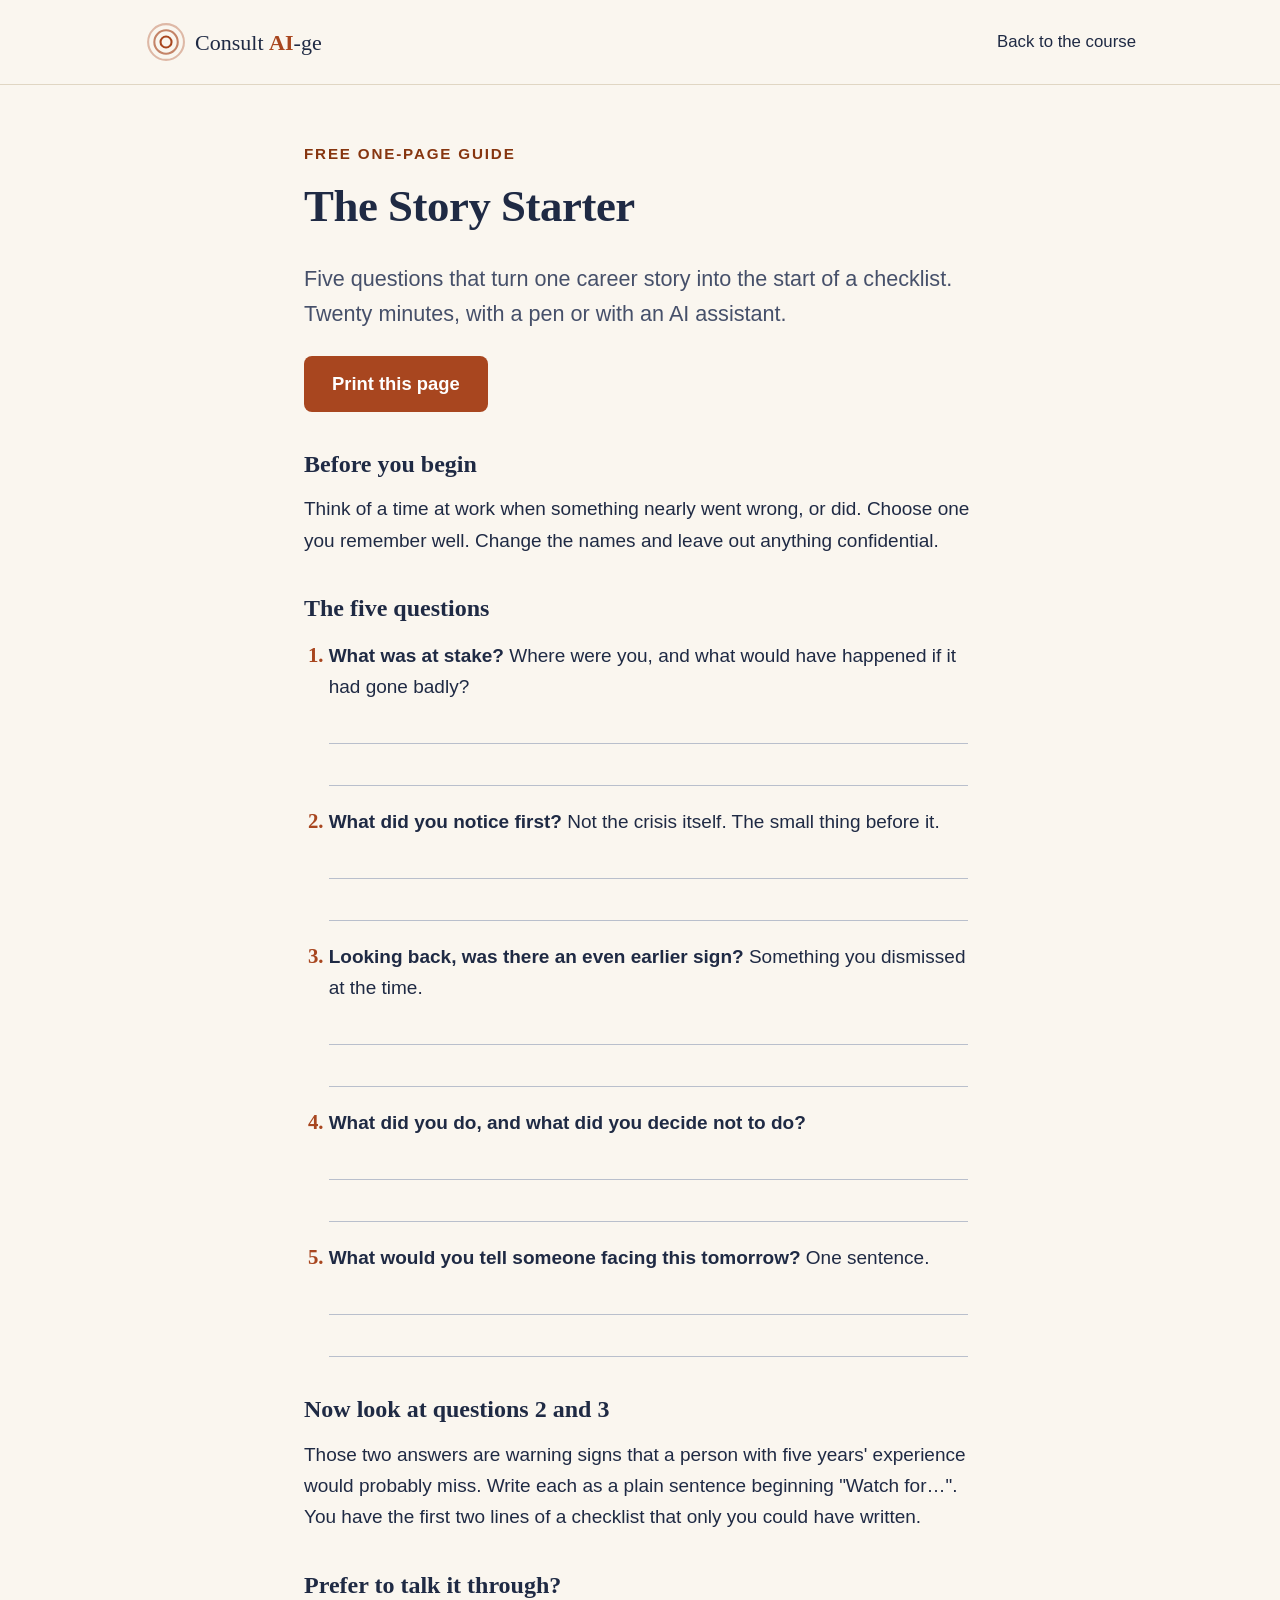
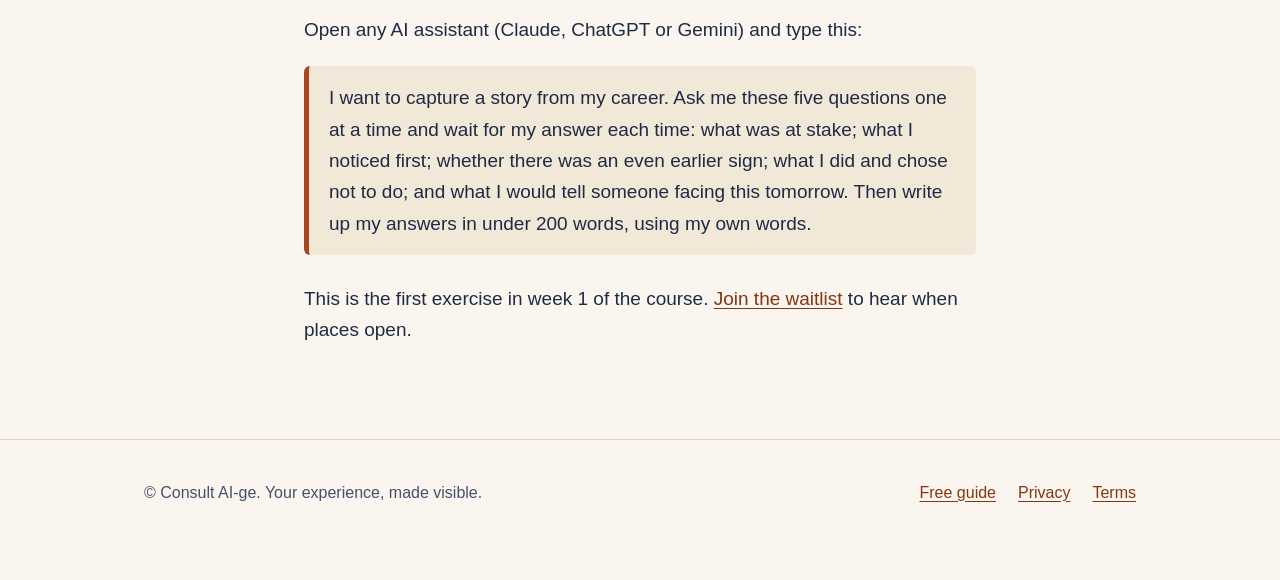
==== site/free-guide.html @ 3ffbf880 "Make the course project turnkey: plan, curriculum, website and launch kit Add the course business de" ====
<!DOCTYPE html>
<html lang="en">
<head>
  <meta charset="utf-8">
  <meta name="viewport" content="width=device-width, initial-scale=1">
  <title>The Story Starter: a free guide | Consult AI-ge</title>
  <meta name="description" content="Five questions that turn one career story into the start of a checklist. A free one-page guide from Consult AI-ge.">
  <link rel="icon" href="assets/favicon.svg" type="image/svg+xml">
  <link rel="stylesheet" href="styles.css">
</head>
<body>
  <header class="site-header">
    <div class="wrap">
      <a class="logo" href="/"><img src="assets/logo.svg" alt="Consult AI-ge" width="248" height="44"></a>
      <nav class="site-nav" aria-label="Main"><a href="/">Back to the course</a></nav>
    </div>
  </header>
  <main class="page">
    <div class="wrap narrow">
      <p class="eyebrow">Free one-page guide</p>
      <h1>The Story Starter</h1>
      <p class="lede">Five questions that turn one career story into the start of a checklist. Twenty minutes, with a pen or with an AI assistant.</p>
      <p class="no-print"><button class="btn" onclick="window.print()">Print this page</button></p>

      <h2>Before you begin</h2>
      <p>Think of a time at work when something nearly went wrong, or did. Choose one you remember well. Change the names and leave out anything confidential.</p>

      <h2>The five questions</h2>
      <ol class="guide-q">
        <li><strong>What was at stake?</strong> Where were you, and what would have happened if it had gone badly?<div class="lines"></div><div class="lines"></div></li>
        <li><strong>What did you notice first?</strong> Not the crisis itself. The small thing before it.<div class="lines"></div><div class="lines"></div></li>
        <li><strong>Looking back, was there an even earlier sign?</strong> Something you dismissed at the time.<div class="lines"></div><div class="lines"></div></li>
        <li><strong>What did you do, and what did you decide not to do?</strong><div class="lines"></div><div class="lines"></div></li>
        <li><strong>What would you tell someone facing this tomorrow?</strong> One sentence.<div class="lines"></div><div class="lines"></div></li>
      </ol>

      <h2>Now look at questions 2 and 3</h2>
      <p>Those two answers are warning signs that a person with five years' experience would probably miss. Write each as a plain sentence beginning "Watch for…". You have the first two lines of a checklist that only you could have written.</p>

      <h2>Prefer to talk it through?</h2>
      <p>Open any AI assistant (Claude, ChatGPT or Gemini) and type this:</p>
      <div class="notice">
        <p style="margin:0">I want to capture a story from my career. Ask me these five questions one at a time and wait for my answer each time: what was at stake; what I noticed first; whether there was an even earlier sign; what I did and chose not to do; and what I would tell someone facing this tomorrow. Then write up my answers in under 200 words, using my own words.</p>
      </div>

      <p class="no-print">This is the first exercise in week 1 of the course. <a href="/#join">Join the waitlist</a> to hear when places open.</p>
    </div>
  </main>
  <footer class="site-footer">
    <div class="wrap">
      <p>© Consult AI-ge. Your experience, made visible.</p>
      <nav aria-label="Footer">
        <a href="free-guide.html">Free guide</a>
        <a href="privacy.html">Privacy</a>
        <a href="terms.html">Terms</a>
      </nav>
    </div>
  </footer>
</body>
</html>
---- site/styles.css ----
/* Consult AI-ge. Large type, high contrast, generous spacing. */
:root {
  --ink: #1f2a44;
  --ink-soft: #46506a;
  --paper: #faf6ef;
  --card: #ffffff;
  --accent: #a8461f;
  --accent-dark: #86350f;
  --sage: #dfe7dc;
  --sand: #f1e8d8;
  --line: #e0d6c3;
  --serif: "Iowan Old Style", "Palatino Linotype", Palatino, Georgia, serif;
  --sans: -apple-system, BlinkMacSystemFont, "Segoe UI", Roboto, Helvetica, Arial, sans-serif;
  color-scheme: light;
}

* { box-sizing: border-box; }

html { scroll-behavior: smooth; }

body {
  margin: 0;
  background: var(--paper);
  color: var(--ink);
  font-family: var(--sans);
  font-size: 1.1875rem; /* 19px */
  line-height: 1.65;
}

img, svg { max-width: 100%; }

.wrap {
  max-width: 1040px;
  margin: 0 auto;
  padding: 0 24px;
}

.narrow { max-width: 720px; }

h1, h2, h3 {
  font-family: var(--serif);
  font-weight: 600;
  line-height: 1.2;
  margin: 0 0 0.6em;
  text-wrap: balance;
}

h1 { font-size: clamp(2.3rem, 5.5vw, 3.6rem); letter-spacing: -0.01em; }
h2 { font-size: clamp(1.8rem, 3.6vw, 2.5rem); }
h3 { font-size: 1.35rem; }

p { margin: 0 0 1.1em; }

a { color: var(--accent-dark); text-underline-offset: 3px; }
a:hover { color: var(--ink); }

:focus-visible {
  outline: 3px solid var(--ink);
  outline-offset: 3px;
  border-radius: 4px;
}

.skip {
  position: absolute;
  left: -9999px;
}
.skip:focus {
  left: 16px;
  top: 16px;
  background: var(--card);
  padding: 12px 16px;
  z-index: 10;
}

/* Header */
.site-header {
  padding: 20px 0;
  border-bottom: 1px solid var(--line);
}
.site-header .wrap {
  display: flex;
  align-items: center;
  justify-content: space-between;
  gap: 16px;
  flex-wrap: wrap;
}
.logo img { display: block; height: 44px; width: auto; }
.site-nav { display: flex; align-items: center; gap: 28px; flex-wrap: wrap; }
.site-nav a { color: var(--ink); text-decoration: none; font-size: 1.05rem; }
.site-nav a:hover { text-decoration: underline; }

/* Buttons */
.btn {
  display: inline-block;
  background: var(--accent);
  color: #fff;
  font-weight: 600;
  font-size: 1.15rem;
  text-decoration: none;
  padding: 16px 28px;
  border-radius: 8px;
  border: 0;
  cursor: pointer;
  min-height: 56px;
}
.btn:hover { background: var(--accent-dark); color: #fff; }
.site-nav .btn { color: #fff; padding: 10px 20px; min-height: 0; font-size: 1.05rem; }
.site-nav .btn:hover { text-decoration: none; }

/* Sections */
section { padding: 72px 0; }
.band-sand { background: var(--sand); }
.band-sage { background: var(--sage); }
.band-ink { background: var(--ink); color: #fff; }
.band-ink a { color: #fff; }

.eyebrow {
  font-size: 0.95rem;
  letter-spacing: 0.12em;
  text-transform: uppercase;
  color: var(--accent-dark);
  font-weight: 700;
  margin-bottom: 14px;
}
.band-ink .eyebrow { color: #f3c9b3; }

.lede { font-size: 1.35rem; color: var(--ink-soft); max-width: 40em; }
.band-ink .lede { color: #e4e7ef; }

/* Hero */
.hero { padding: 80px 0 72px; }
.hero-grid {
  display: grid;
  grid-template-columns: 1.15fr 0.85fr;
  gap: 56px;
  align-items: center;
}
.hero-actions { display: flex; align-items: center; gap: 22px; flex-wrap: wrap; margin-top: 28px; }
.hero-note { font-size: 1rem; color: var(--ink-soft); margin-top: 18px; }

/* Checklist card (the sample one-pager) */
.sample {
  background: var(--card);
  border: 1px solid var(--line);
  border-radius: 12px;
  padding: 30px 30px 26px;
  box-shadow: 0 18px 40px rgba(31, 42, 68, 0.10);
  transform: rotate(1.2deg);
}
.sample-label {
  font-size: 0.85rem;
  letter-spacing: 0.1em;
  text-transform: uppercase;
  color: var(--ink-soft);
  margin-bottom: 10px;
}
.sample h3 { font-size: 1.4rem; margin-bottom: 16px; }
.sample ol { margin: 0; padding-left: 1.3em; }
.sample li { margin-bottom: 12px; font-size: 1.05rem; line-height: 1.5; }
.sample li::marker { color: var(--accent); font-weight: 700; }
.sample-by {
  margin: 18px 0 0;
  padding-top: 14px;
  border-top: 1px solid var(--line);
  font-size: 0.98rem;
  color: var(--ink-soft);
}

/* Two-column "both sides" */
.pair { display: grid; grid-template-columns: 1fr 1fr; gap: 28px; margin-top: 36px; }
.card {
  background: var(--card);
  border: 1px solid var(--line);
  border-radius: 12px;
  padding: 28px;
}
.card ul { margin: 0; padding-left: 1.2em; }
.card li { margin-bottom: 8px; }
.bridge {
  margin-top: 28px;
  font-family: var(--serif);
  font-size: 1.45rem;
  line-height: 1.4;
  text-align: center;
  max-width: 34em;
  margin-left: auto;
  margin-right: auto;
}

/* Story steps */
.steps { list-style: none; margin: 36px 0 0; padding: 0; display: grid; gap: 18px; counter-reset: step; }
.steps li {
  counter-increment: step;
  display: grid;
  grid-template-columns: 56px 1fr;
  gap: 20px;
  align-items: start;
  background: var(--card);
  border: 1px solid var(--line);
  border-radius: 12px;
  padding: 24px;
}
.steps li::before {
  content: counter(step);
  width: 56px;
  height: 56px;
  border-radius: 50%;
  background: var(--ink);
  color: #fff;
  font-family: var(--serif);
  font-size: 1.5rem;
  display: grid;
  place-items: center;
}
.steps h3 { margin-bottom: 6px; }
.steps p { margin: 0; }
.fineprint { font-size: 1rem; color: var(--ink-soft); margin-top: 22px; }

/* Curriculum */
.weeks { display: grid; grid-template-columns: repeat(3, 1fr); gap: 20px; margin-top: 36px; }
.week { background: var(--card); border: 1px solid var(--line); border-radius: 12px; padding: 24px; }
.week .when {
  font-size: 0.9rem;
  letter-spacing: 0.1em;
  text-transform: uppercase;
  color: var(--accent-dark);
  font-weight: 700;
}
.week h3 { margin: 6px 0 8px; }
.week p { margin: 0; font-size: 1.05rem; }
.week .get { margin-top: 12px; padding-top: 12px; border-top: 1px solid var(--line); font-size: 1rem; color: var(--ink-soft); }

/* Fit */
.fit { display: grid; grid-template-columns: 1fr 1fr; gap: 28px; margin-top: 32px; }
.fit ul { list-style: none; padding: 0; margin: 0; }
.fit li { padding-left: 34px; position: relative; margin-bottom: 12px; }
.fit li::before { position: absolute; left: 0; top: 0; font-weight: 700; font-size: 1.2rem; }
.fit .yes li::before { content: "✓"; color: #2f6b3c; }
.fit .no li::before { content: "✕"; color: var(--accent-dark); }

/* Price */
.price-card {
  background: var(--card);
  color: var(--ink);
  border-radius: 14px;
  padding: 40px;
  max-width: 640px;
  margin: 36px auto 0;
  text-align: center;
}
.price { font-family: var(--serif); font-size: 4rem; line-height: 1; margin: 8px 0 6px; }
.price-card ul { text-align: left; margin: 24px auto; padding-left: 1.2em; max-width: 26em; }
.price-card li { margin-bottom: 8px; }
.price-card a { color: var(--accent-dark); }
.price-card .btn { color: #fff; }

/* Form */
.form-card {
  background: var(--card);
  border: 1px solid var(--line);
  border-radius: 14px;
  padding: 36px;
  margin-top: 32px;
}
label { display: block; font-weight: 600; margin-bottom: 6px; }
.hint { font-weight: 400; color: var(--ink-soft); font-size: 1rem; }
input[type="text"], input[type="email"] {
  width: 100%;
  font: inherit;
  padding: 14px 16px;
  border: 2px solid #9aa1b2;
  border-radius: 8px;
  background: #fff;
  color: var(--ink);
  margin-bottom: 20px;
  min-height: 56px;
}
input:focus { border-color: var(--ink); }
.hp { position: absolute; left: -9999px; }

/* FAQ */
details {
  background: var(--card);
  border: 1px solid var(--line);
  border-radius: 10px;
  padding: 0 24px;
  margin-bottom: 12px;
}
summary {
  cursor: pointer;
  font-weight: 600;
  font-size: 1.2rem;
  padding: 20px 0;
  list-style-position: outside;
}
details p { margin-bottom: 20px; }

/* Footer */
.site-footer { padding: 40px 0 56px; border-top: 1px solid var(--line); font-size: 1rem; color: var(--ink-soft); }
.site-footer .wrap { display: flex; justify-content: space-between; gap: 20px; flex-wrap: wrap; }
.site-footer nav { display: flex; gap: 22px; flex-wrap: wrap; }

/* Simple text pages */
.page { padding: 56px 0 72px; }
.page h1 { font-size: clamp(2rem, 4.5vw, 2.8rem); }
.page h2 { font-size: 1.5rem; margin-top: 1.6em; }
.notice {
  background: var(--sand);
  border-left: 5px solid var(--accent);
  padding: 16px 20px;
  border-radius: 6px;
  margin-bottom: 28px;
}
.guide-q { margin: 0; padding-left: 1.3em; }
.guide-q li { margin-bottom: 18px; }
.guide-q li::marker { color: var(--accent); font-weight: 700; font-family: var(--serif); font-size: 1.3rem; }
.lines { border-bottom: 1px solid #b9bfcc; height: 2.2em; margin-right: 8px; }

@media (max-width: 860px) {
  body { font-size: 1.125rem; }
  section { padding: 56px 0; }
  .hero { padding: 48px 0 56px; }
  .hero-grid, .pair, .fit { grid-template-columns: 1fr; gap: 28px; }
  .weeks { grid-template-columns: 1fr; }
  .sample { transform: none; }
  .site-nav a:not(.btn) { display: none; }
  .price-card, .form-card { padding: 26px; }
  .steps li { grid-template-columns: 44px 1fr; gap: 14px; padding: 20px; }
  .steps li::before { width: 44px; height: 44px; font-size: 1.2rem; }
}

@media print {
  .site-header, .site-footer, .no-print { display: none; }
  body { background: #fff; font-size: 12pt; }
  .page { padding: 0; }
}
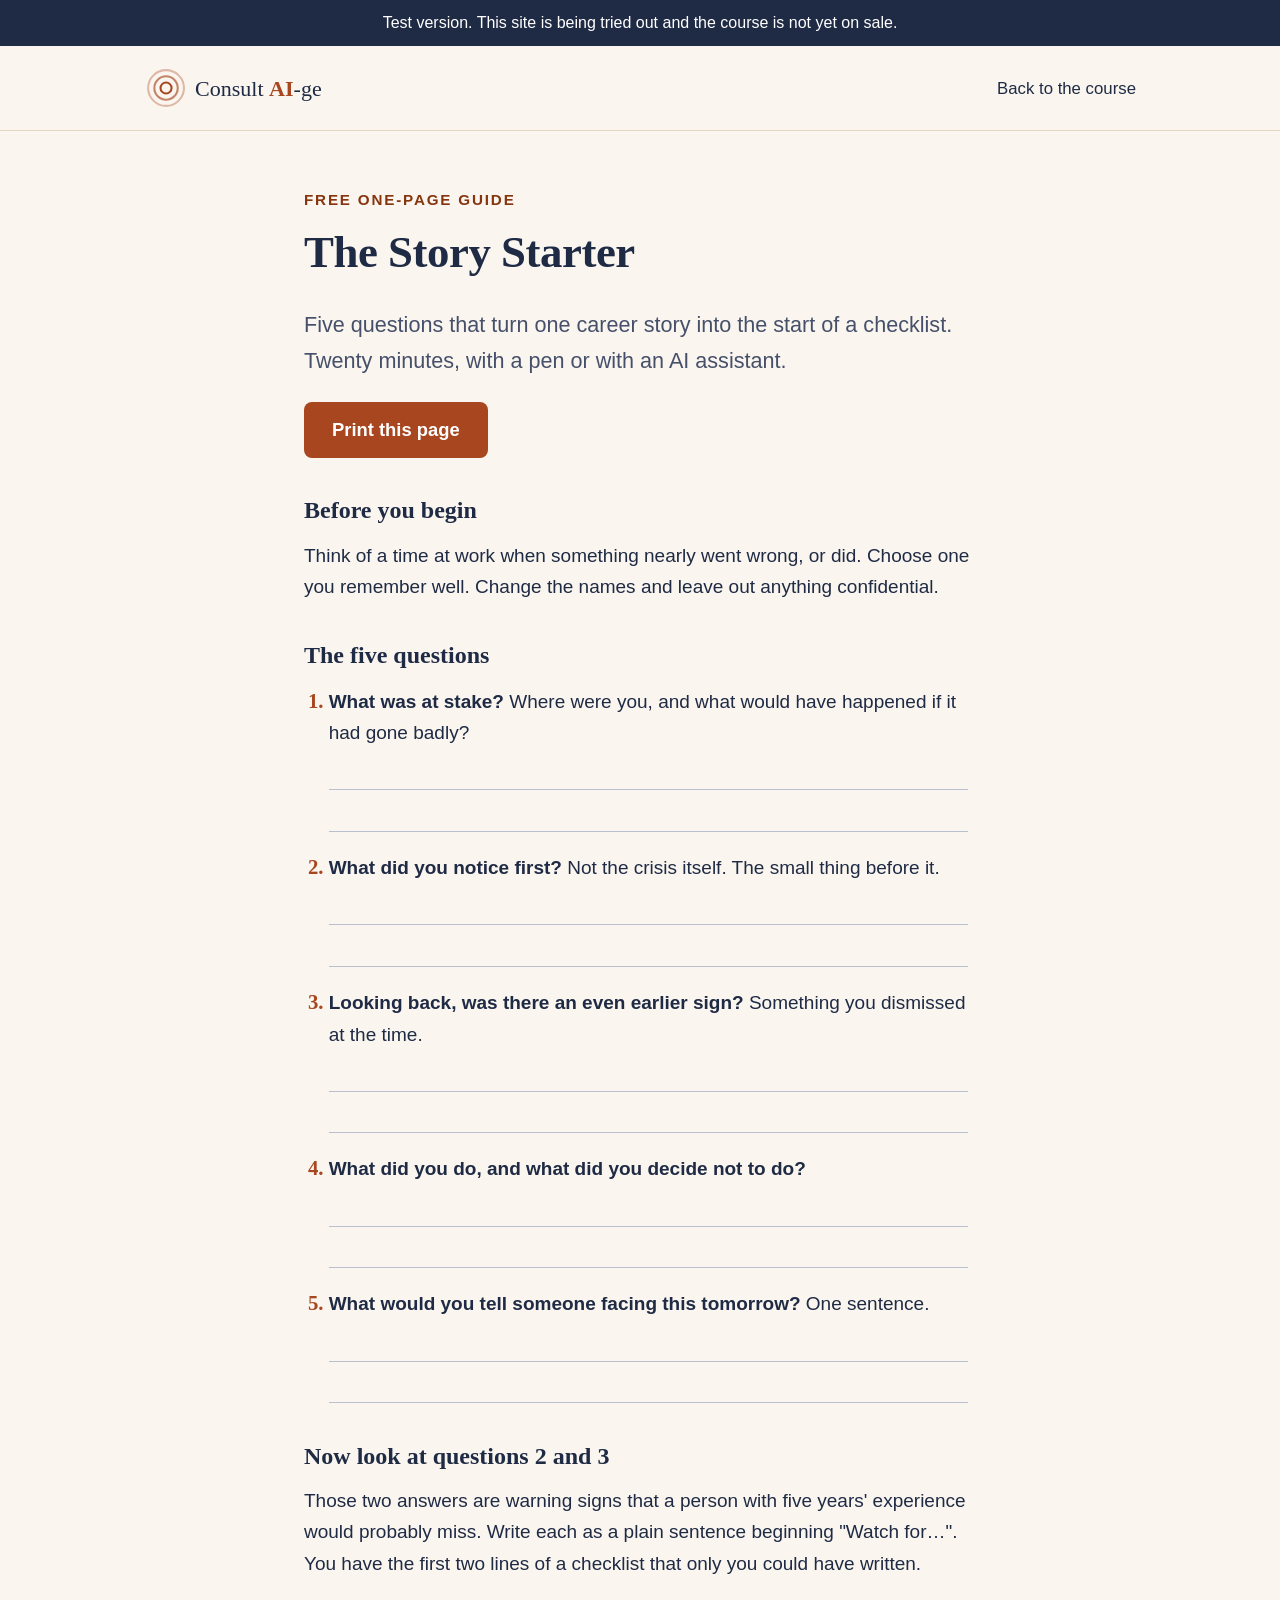
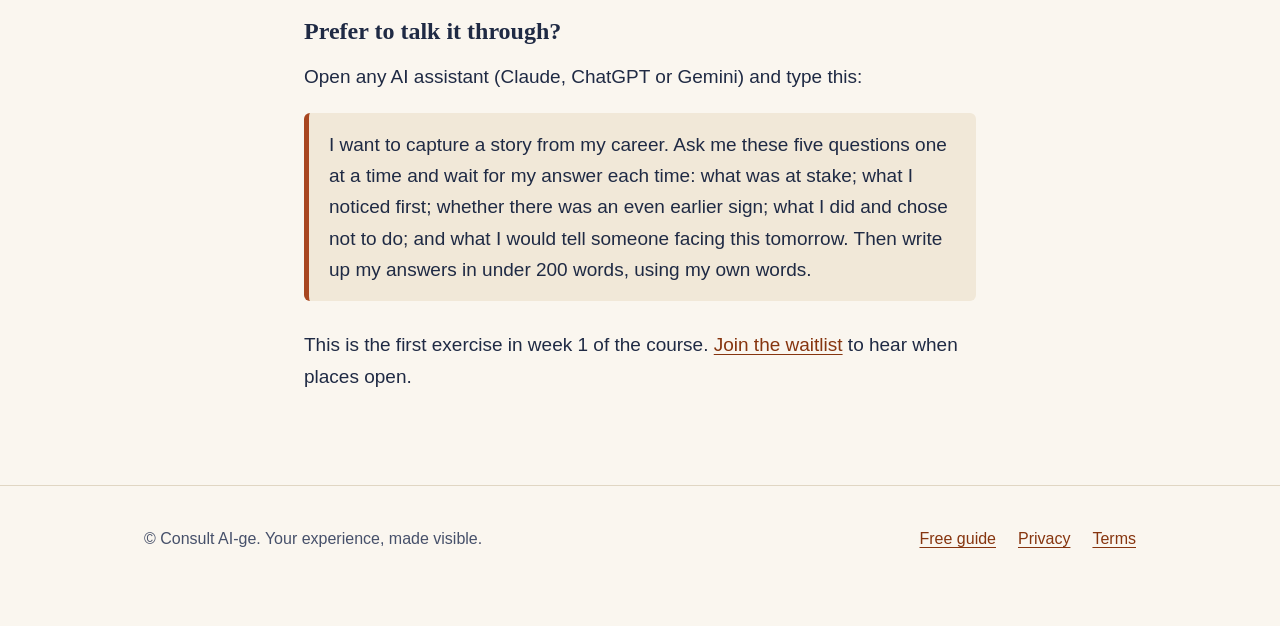
==== commit fcd4b1a3: "Add test mode to the site and move business details into config.js While testMode is true every page" ====
--- a/site/free-guide.html
+++ b/site/free-guide.html
@@ -56,5 +56,7 @@
       </nav>
     </div>
   </footer>
+  <script src="config.js"></script>
+  <script src="main.js"></script>
 </body>
 </html>
--- a/site/styles.css
+++ b/site/styles.css
@@ -334,3 +334,13 @@
   body { background: #fff; font-size: 12pt; }
   .page { padding: 0; }
 }
+
+/* Shown on every page while testMode is true in config.js */
+.test-banner {
+  background: var(--ink);
+  color: #fff;
+  text-align: center;
+  padding: 10px 16px;
+  font-size: 1rem;
+}
+@media print { .test-banner { display: none; } }
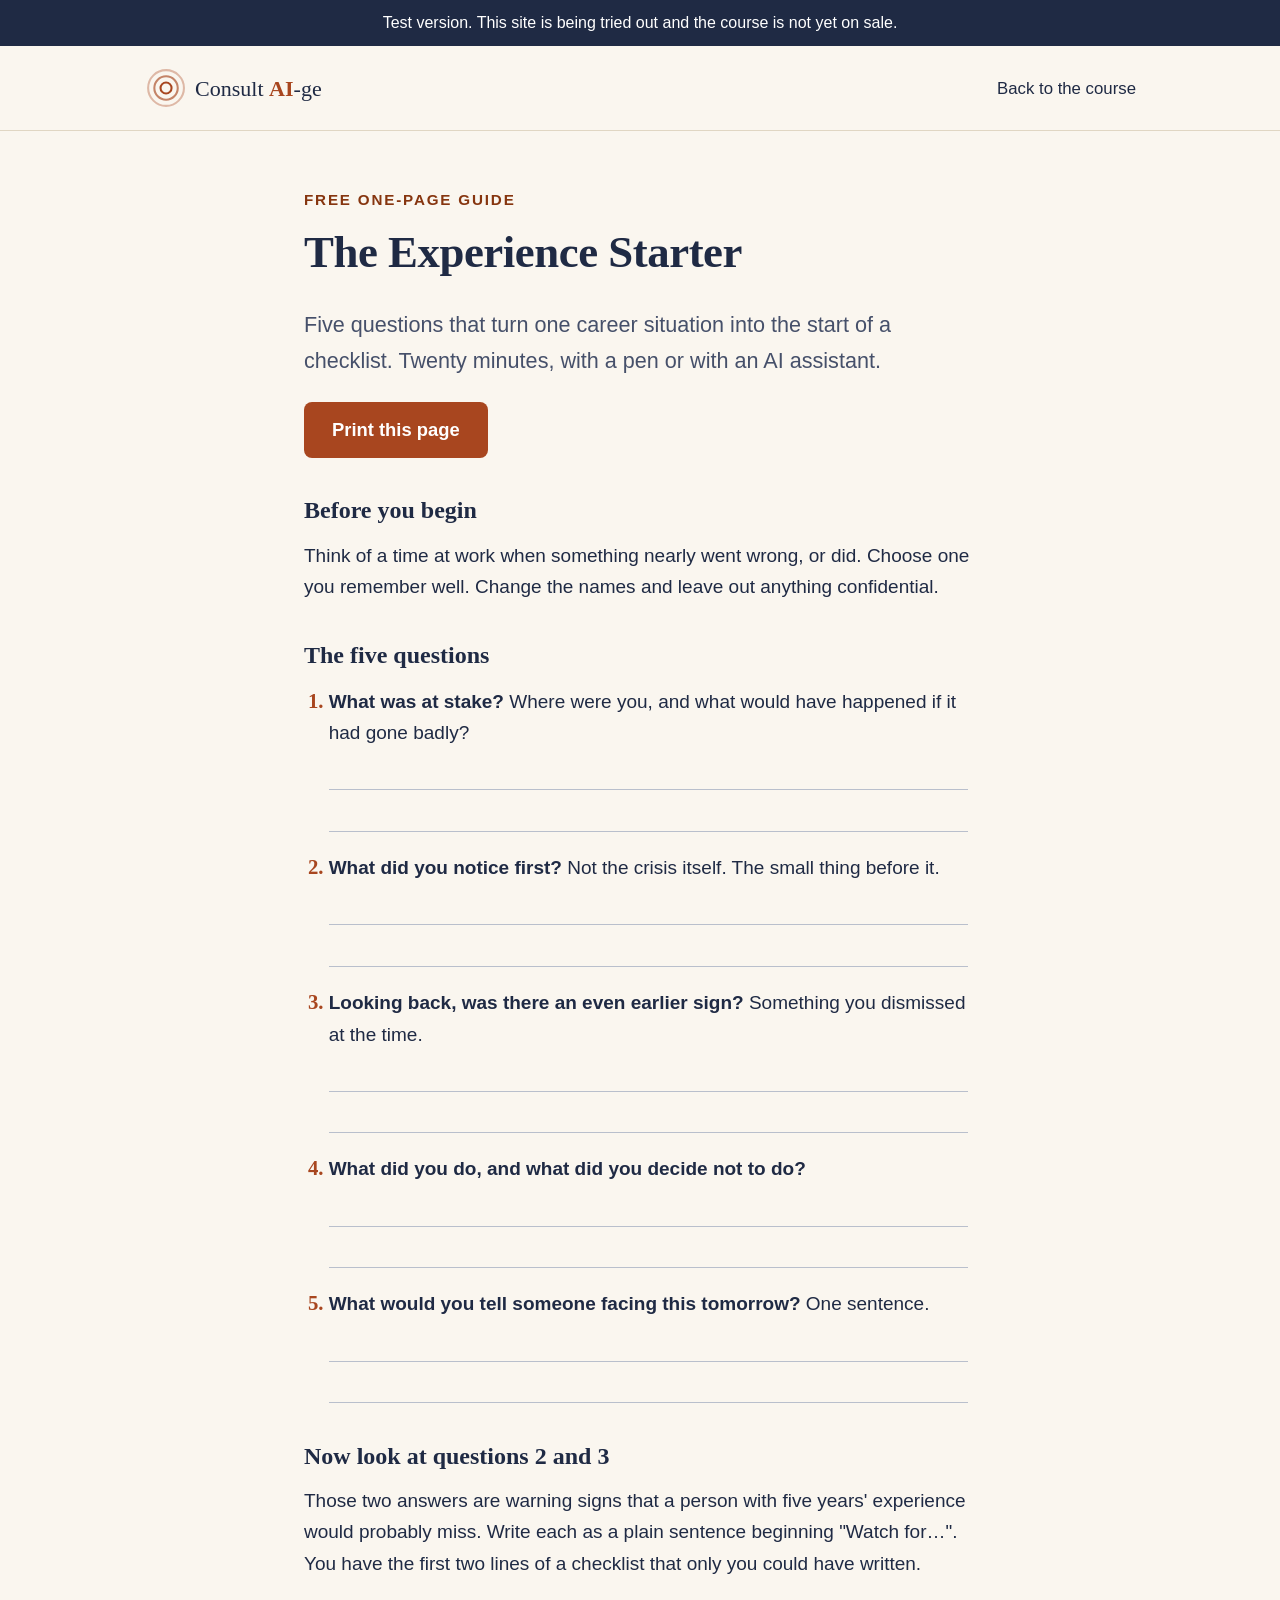
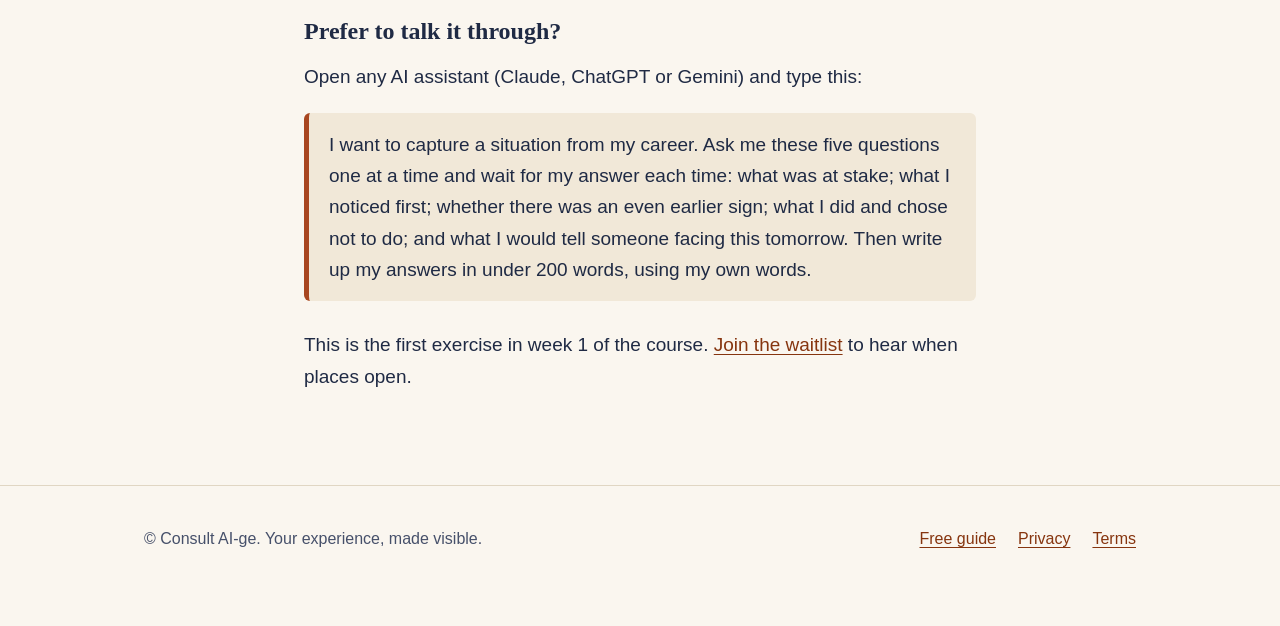
==== commit 4435b454: "Replace the word 'story' with 'situation' across the course, site and marketing Learners found 'stor" ====
--- a/site/free-guide.html
+++ b/site/free-guide.html
@@ -3,8 +3,8 @@
 <head>
   <meta charset="utf-8">
   <meta name="viewport" content="width=device-width, initial-scale=1">
-  <title>The Story Starter: a free guide | Consult AI-ge</title>
-  <meta name="description" content="Five questions that turn one career story into the start of a checklist. A free one-page guide from Consult AI-ge.">
+  <title>The Experience Starter: a free guide | Consult AI-ge</title>
+  <meta name="description" content="Five questions that turn one career situation into the start of a checklist. A free one-page guide from Consult AI-ge.">
   <link rel="icon" href="assets/favicon.svg" type="image/svg+xml">
   <link rel="stylesheet" href="styles.css">
 </head>
@@ -18,8 +18,8 @@
   <main class="page">
     <div class="wrap narrow">
       <p class="eyebrow">Free one-page guide</p>
-      <h1>The Story Starter</h1>
-      <p class="lede">Five questions that turn one career story into the start of a checklist. Twenty minutes, with a pen or with an AI assistant.</p>
+      <h1>The Experience Starter</h1>
+      <p class="lede">Five questions that turn one career situation into the start of a checklist. Twenty minutes, with a pen or with an AI assistant.</p>
       <p class="no-print"><button class="btn" onclick="window.print()">Print this page</button></p>
 
       <h2>Before you begin</h2>
@@ -40,7 +40,7 @@
       <h2>Prefer to talk it through?</h2>
       <p>Open any AI assistant (Claude, ChatGPT or Gemini) and type this:</p>
       <div class="notice">
-        <p style="margin:0">I want to capture a story from my career. Ask me these five questions one at a time and wait for my answer each time: what was at stake; what I noticed first; whether there was an even earlier sign; what I did and chose not to do; and what I would tell someone facing this tomorrow. Then write up my answers in under 200 words, using my own words.</p>
+        <p style="margin:0">I want to capture a situation from my career. Ask me these five questions one at a time and wait for my answer each time: what was at stake; what I noticed first; whether there was an even earlier sign; what I did and chose not to do; and what I would tell someone facing this tomorrow. Then write up my answers in under 200 words, using my own words.</p>
       </div>
 
       <p class="no-print">This is the first exercise in week 1 of the course. <a href="/#join">Join the waitlist</a> to hear when places open.</p>
